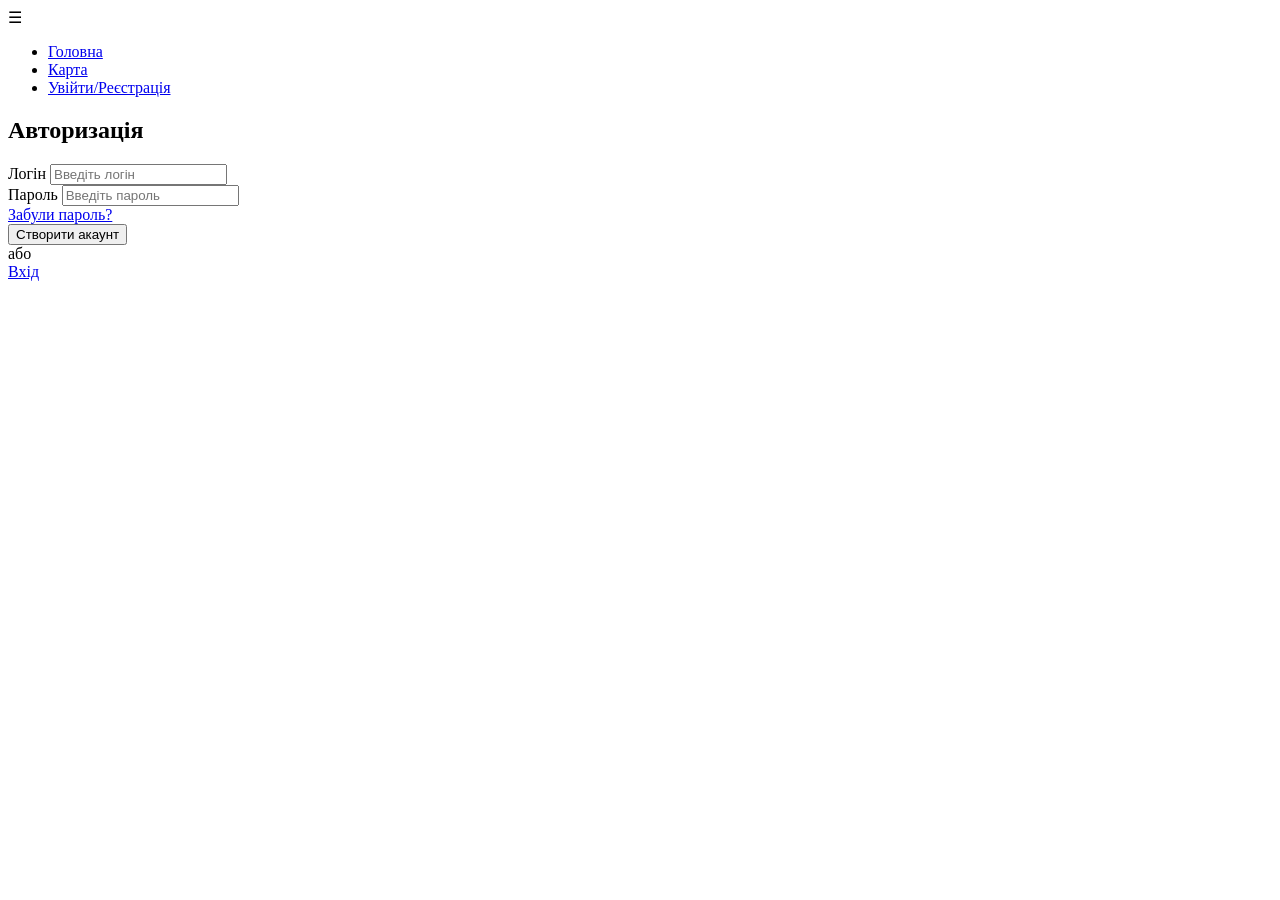
==== авторизація.html @ 0737f5ac "Add files via upload" ====
<!DOCTYPE html>
<html lang="uk">
<head>
    <meta charset="UTF-8">
    <meta name="viewport" content="width=device-width, initial-scale=1.0">
    <title>Реєстрація - Система моніторингу</title>
    <link rel="stylesheet" href="CSS/головна1.css">
</head>
<body>

    <header id="main-header">
        <div class="menu-icon">☰</div>
        <nav>
            <ul class="nav-links">
                <li><a href="index.html" class="btn-nav">Головна</a></li>
                <li><a href="карта.html" class="btn-nav">Карта</a></li>
                <li><a href="#" class="btn-nav">Увійти/Реєстрація</a></li>
            </ul>
        </nav>
    </header>

    <main class="auth-container">
        <div class="auth-card">
            <h2>Авторизація</h2>
            <form>
                <div class="form-group">
                    <label>Логін</label>
                    <input type="text" placeholder="Введіть логін" required>
                </div>
                <div class="form-group">
                    <label>Пароль</label>
                    <input type="password" placeholder="Введіть пароль" required>
                    <div class="forgot-password">
                        <a href="#">Забули пароль?</a>
                    </div>
                </div>
                <button type="submit" class="btn-submit">Створити акаунт</button>
            </form>
            
            <div class="auth-divider">або</div>
            
            <a href="авторизація.html" class="btn-alt">Вхід</a>
        </div>
    </main>

</body>
</html>
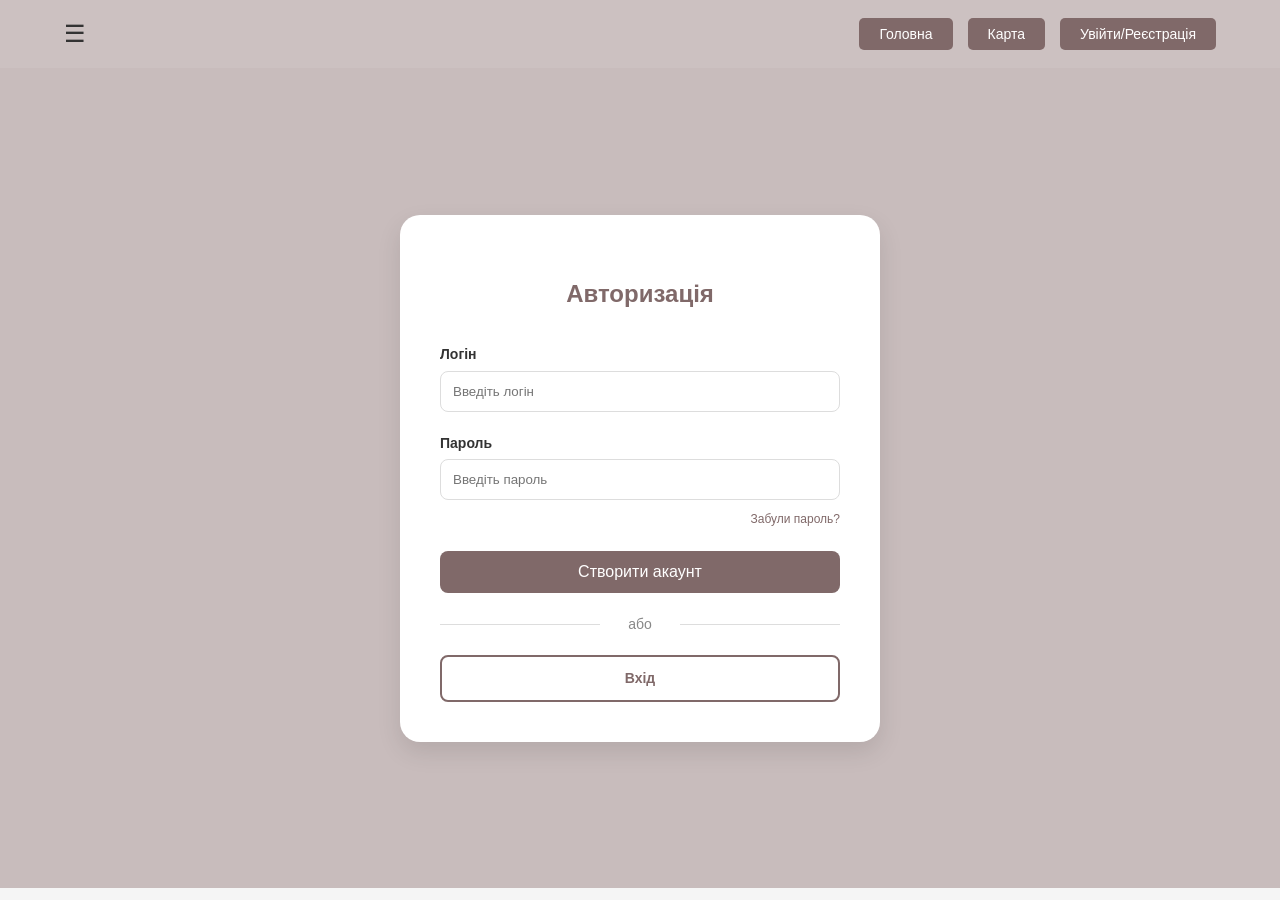
==== commit dc5d5d85: "Fix HTML structure and update stylesheet link" ====
--- a/авторизація.html
+++ b/авторизація.html
@@ -4,7 +4,7 @@
     <meta charset="UTF-8">
     <meta name="viewport" content="width=device-width, initial-scale=1.0">
     <title>Реєстрація - Система моніторингу</title>
-    <link rel="stylesheet" href="CSS/головна1.css">
+    <link rel="stylesheet" href="головна1.css">
 </head>
 <body>
 
@@ -44,4 +44,4 @@
     </main>
 
 </body>
-</html>+</html>
--- a/головна1.css
+++ b/головна1.css
@@ -0,0 +1,357 @@
+/* Основні налаштування сторінки */
+body {
+    margin: 0;
+    padding: 0;
+    font-family: 'Segoe UI', Tahoma, Geneva, Verdana, sans-serif;
+    background-color: #f5f5f5; /* Світлий фон сторінки */
+    color: #333;
+    line-height: 1.6;
+}
+
+/* Шапка сайту */
+#main-header {
+    display: flex;
+    justify-content: space-between;
+    align-items: center;
+    padding: 15px 5%;
+    background: rgba(200, 188, 188, 0.9);
+    position: sticky;
+    top: 0;
+    z-index: 1000;
+}
+
+.menu-icon {
+    font-size: 24px;
+    cursor: pointer;
+}
+
+.nav-links {
+    list-style: none;
+    display: flex;
+    gap: 15px;
+    margin: 0;
+}
+
+.nav-links a {
+    text-decoration: none;
+    padding: 8px 20px;
+    border-radius: 5px;
+    font-size: 14px;
+    transition: 0.3s;
+}
+
+.btn-nav {
+    background-color: rgb(128, 105, 105); /* Бежево-коричневий */
+    color: white;
+}
+
+/* Головний екран (Hero) */
+#hero {
+    height: 450px;
+    background: url('C:/Users/oboro/Desktop/школа ПЛ-12/проект/зображення/заставка.jpg') center/cover no-repeat; /* Замініть на ваше фото карти */
+    display: flex;
+    justify-content: center;
+    align-items: center;
+    position: relative;
+}
+
+.hero-overlay {
+    background-color: rgba(128, 105, 105, 1.0); /* Коричневий з прозорістю як на макеті */
+    padding: 40px;
+    max-width: 700px;
+    text-align: center;
+    border-radius: 15px;
+    margin: 0 20px;
+}
+
+.hero-overlay h1 {
+    color: #ffffff;
+    font-size: 28px;
+    margin: 0;
+    font-weight: 700;
+}
+
+/* Секція з картками */
+#features {
+    padding: 40px 5%;
+    display: flex;
+    flex-direction: row; /* Змінено з column на row */
+    justify-content: center; /* Центруємо картки в рядку */
+    flex-wrap: wrap;
+    gap: 30px;
+    background-color: rgb(200, 188, 188);
+}
+
+.card {
+    width: 100%;
+    max-width: 600px;
+    border-radius: 20px;
+    overflow: hidden;
+    box-shadow: 0 4px 15px rgba(0,0,0,0.1);
+}
+
+.card-header {
+    padding: 20px;
+    text-align: center;
+    color: white;
+}
+
+.dark-bg {
+    background-color: rgb(128, 105, 105); /* Колір верхньої частини картки */
+}
+
+.icon {
+    width: 40px;
+    height: auto;
+    margin-bottom: 10px;
+}
+
+.card-header h3 {
+    margin: 0;
+    font-size: 18px;
+    font-weight: 400;
+}
+
+.card-body {
+    padding: 20px;
+    text-align: center;
+    font-size: 16px;
+}
+
+.light-bg {
+    background-color: #ffffff; /* Нижня частина картки */
+    color: #5d4037;
+}
+
+/* Стилі для сторінки реєстрації */
+.auth-container {
+    display: flex;
+    justify-content: center;
+    align-items: center;
+    min-height: calc(100vh - 80px); /* Центрування по висоті мінус висота шапки */
+    background-color: rgb(200, 188, 188); /* Світло-коричневий фон як у features */
+}
+
+.auth-card {
+    background: white;
+    padding: 40px;
+    border-radius: 20px;
+    box-shadow: 0 10px 25px rgba(0,0,0,0.1);
+    width: 100%;
+    max-width: 400px;
+}
+
+.auth-card h2 {
+    text-align: center;
+    color: rgb(128, 105, 105);
+    margin-bottom: 30px;
+}
+
+.form-group {
+    margin-bottom: 20px;
+}
+
+.form-group label {
+    display: block;
+    margin-bottom: 5px;
+    font-size: 14px;
+    font-weight: bold;
+}
+
+.form-group input {
+    width: 100%;
+    padding: 12px;
+    border: 1px solid #ddd;
+    border-radius: 8px;
+    box-sizing: border-box; /* Щоб padding не розширював поле */
+}
+
+.btn-submit {
+    width: 100%;
+    padding: 12px;
+    background-color: rgb(128, 105, 105);
+    color: white;
+    border: none;
+    border-radius: 8px;
+    cursor: pointer;
+    font-size: 16px;
+    transition: 0.3s;
+}
+
+.btn-submit:hover {
+    background-color: #5d4037; /* Темніший відтінок при наведенні */
+}
+
+.auth-footer {
+    text-align: center;
+    margin-top: 20px;
+    font-size: 14px;
+}
+
+.auth-footer a {
+    color: rgb(128, 105, 105);
+    text-decoration: none;
+    font-weight: bold;
+}
+
+/* Посилання "Забули пароль" під полем пароля */
+.forgot-password {
+    text-align: right;
+    margin-top: 5px;
+}
+
+.forgot-password a {
+    font-size: 12px;
+    color: rgb(128, 105, 105);
+    text-decoration: none;
+}
+
+/* Розділювач "або" */
+.auth-divider {
+    text-align: center;
+    margin: 20px 0;
+    position: relative;
+    color: #888;
+    font-size: 14px;
+}
+
+.auth-divider::before, .auth-divider::after {
+    content: "";
+    position: absolute;
+    top: 50%;
+    width: 40%;
+    height: 1px;
+    background-color: #ddd;
+}
+
+.auth-divider::before { left: 0; }
+.auth-divider::after { right: 0; }
+
+/* Кнопка "Увійти", яка замінила текст */
+.btn-alt {
+    display: block;
+    text-align: center;
+    width: 100%;
+    padding: 10px;
+    background-color: transparent;
+    color: rgb(128, 105, 105);
+    border: 2px solid rgb(128, 105, 105);
+    border-radius: 8px;
+    text-decoration: none;
+    font-size: 14px;
+    font-weight: bold;
+    box-sizing: border-box;
+    transition: 0.3s;
+}
+
+.btn-alt:hover {
+    background-color: rgba(128, 105, 105, 0.1);
+}
+
+/* Адаптивність для мобільних */
+@media (max-width: 600px) {
+    #features {
+        flex-direction: column; /* На телефонах знову в стовпчик */
+        align-items: center;
+    }
+
+    .card {
+        max-width: 100%; /* На весь екран мобільного */
+    }
+
+    .nav-links {
+        display: none; 
+    }
+    
+    .hero-overlay h1 {
+        font-size: 20px;
+    }
+}
+
+.map-page-wrapper {
+            display: flex;
+            min-height: calc(100vh - 70px); /* Висота без шапки */
+            background-color: rgb(200, 188, 188); /* Твій колір фону з CSS */
+        }
+
+        /* Ліва панель з Figma */
+        .map-sidebar {
+            width: 220px;
+            background-color: #FFF4F2;
+            padding: 25px 15px;
+            display: flex;
+            flex-direction: column;
+            gap: 15px;
+            border-right: 1px solid #ddd;
+        }
+
+        .side-btn {
+            background-color: #e8dede;
+            border: none;
+            padding: 12px;
+            border-radius: 8px;
+            color: #5d4037;
+            font-size: 13px;
+            font-weight: bold;
+            cursor: pointer;
+            box-shadow: 2px 2px 5px rgba(0,0,0,0.1);
+            transition: 0.3s;
+            text-align: left;
+        }
+
+        .side-btn:hover {
+            background-color: rgb(128, 105, 105);
+            color: white;
+        }
+
+        /* Контейнер карти */
+        .map-display {
+            flex-grow: 1;
+            display: flex;
+            justify-content: center;
+            align-items: flex-start;
+            padding: 20px;
+            overflow: auto;
+        }
+
+        .map-relative-container {
+            position: relative; /* База для точок */
+            background: white;
+            padding: 10px;
+            border-radius: 10px;
+            box-shadow: 0 5px 15px rgba(0,0,0,0.2);
+        }
+
+        .map-relative-container img {
+            display: block;
+            max-width: 1000px; /* Можна регулювати залежно від розміру фото */
+            height: auto;
+        }
+
+        /* Стилі точок (датчиків) */
+        .dot {
+            position: absolute;
+            width: 16px;
+            height: 16px;
+            border-radius: 50%;
+            border: 2px solid white;
+            box-shadow: 0 0 8px rgba(0,0,0,0.4);
+            cursor: pointer;
+            transition: transform 0.2s, background-color 0.5s;
+            z-index: 5;
+        }
+
+        .dot:hover {
+            transform: scale(1.4);
+        }
+
+        /* Кольори статусів */
+        .status-empty { background-color: #2ecc71; }  /* Зелений */
+        .status-medium { background-color: #f1c40f; } /* Жовтий */
+        .status-full { background-color: #e74c3c; }
+        .status-problem { background-color: #D3D3D3; }   /* Червоний */
+
+        /*@media (max-width: 800px) {
+            .map-page-wrapper { flex-direction: column; }
+            .map-sidebar { width: 100%; box-sizing: border-box; }
+        }*/
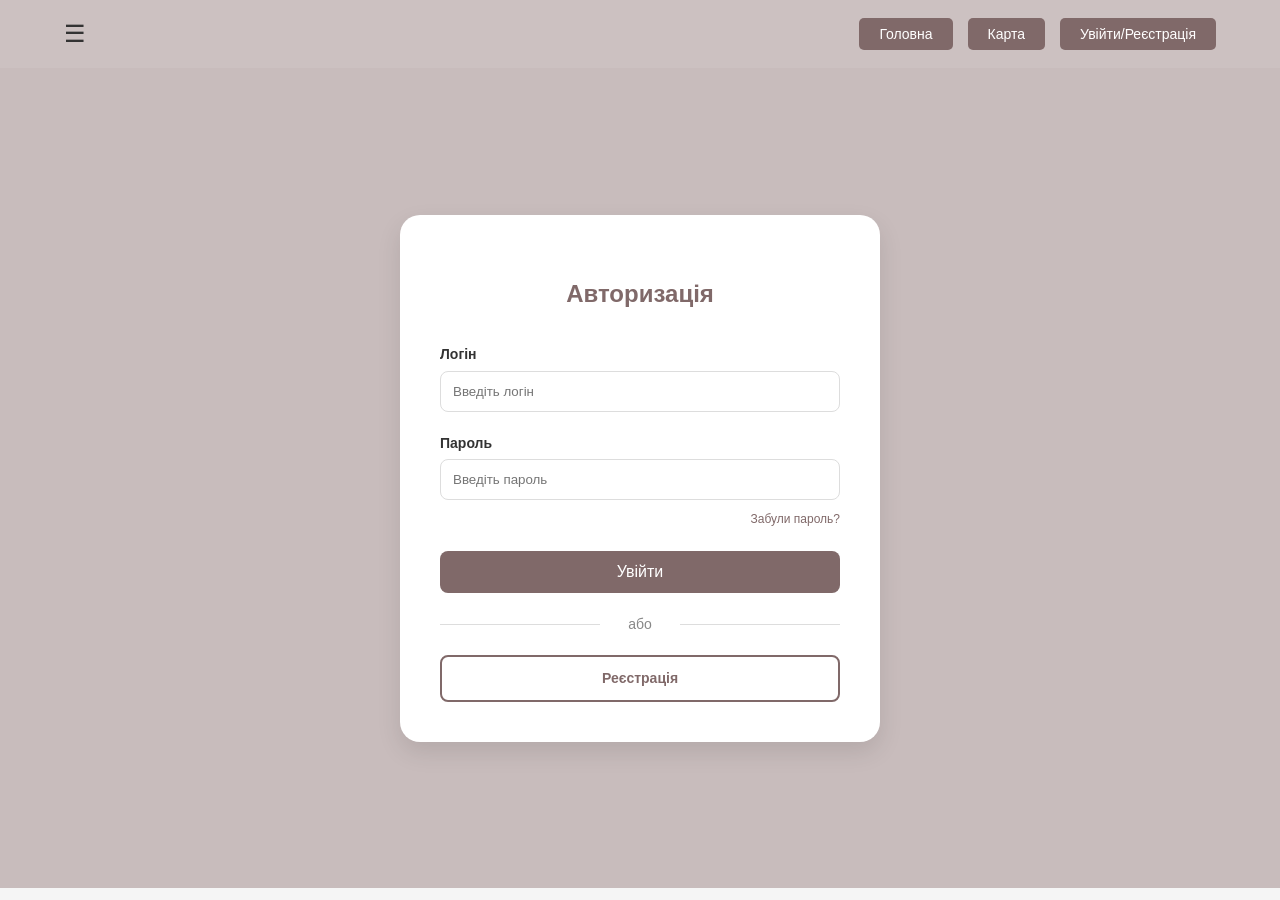
==== commit ca9cce0b: "Refactor login form and add script reference Updated the login form to include an ID for username an" ====
--- a/авторизація.html
+++ b/авторизація.html
@@ -22,26 +22,25 @@
     <main class="auth-container">
         <div class="auth-card">
             <h2>Авторизація</h2>
-            <form>
+            <form id="login-form">
                 <div class="form-group">
                     <label>Логін</label>
-                    <input type="text" placeholder="Введіть логін" required>
+                    <input type="text" id="username" placeholder="Введіть логін" required>
                 </div>
                 <div class="form-group">
                     <label>Пароль</label>
-                    <input type="password" placeholder="Введіть пароль" required>
+                    <input type="password" id="password" placeholder="Введіть пароль" required>
                     <div class="forgot-password">
                         <a href="#">Забули пароль?</a>
                     </div>
                 </div>
-                <button type="submit" class="btn-submit">Створити акаунт</button>
+                <button type="button" class="btn-submit" onclick="handleLogin()">Увійти</button>
             </form>
             
             <div class="auth-divider">або</div>
-            
-            <a href="авторизація.html" class="btn-alt">Вхід</a>
+            <a href="авторизація.html" class="btn-alt">Реєстрація</a>
         </div>
     </main>
-
+    <script src="js-авторизація.js"></script>
 </body>
 </html>
--- a/головна1.css
+++ b/головна1.css
@@ -48,7 +48,7 @@
 /* Головний екран (Hero) */
 #hero {
     height: 450px;
-    background: url('C:/Users/oboro/Desktop/школа ПЛ-12/проект/зображення/заставка.jpg') center/cover no-repeat; /* Замініть на ваше фото карти */
+    background: url('заставка.jpg') center/cover no-repeat; /* Замініть на ваше фото карти */
     display: flex;
     justify-content: center;
     align-items: center;
@@ -320,6 +320,7 @@
             padding: 10px;
             border-radius: 10px;
             box-shadow: 0 5px 15px rgba(0,0,0,0.2);
+            user-select: none;
         }
 
         .map-relative-container img {
@@ -337,7 +338,7 @@
             border: 2px solid white;
             box-shadow: 0 0 8px rgba(0,0,0,0.4);
             cursor: pointer;
-            transition: transform 0.2s, background-color 0.5s;
+            transition: none;
             z-index: 5;
         }
 
@@ -354,4 +355,103 @@
         /*@media (max-width: 800px) {
             .map-page-wrapper { flex-direction: column; }
             .map-sidebar { width: 100%; box-sizing: border-box; }
-        }*/+        }*/
+
+/* 1. Контейнер для кастомного списку */
+.custom-dropdown {
+    width: 100%;
+    background-color: #ffffff;
+    border-radius: 12px;
+    overflow: hidden; 
+    box-shadow: 0 4px 10px rgba(0, 0, 0, 0.05);
+    margin-bottom: 15px; /* Відступ, який штовхає кнопку "Звіт" */
+    transition: all 0.3s ease;
+}
+
+/* 2. Шапка списку (замість кнопки) */
+.dropdown-header {
+    padding: 12px 15px;
+    display: flex;
+    justify-content: space-between;
+    align-items: center;
+    cursor: pointer;
+    font-size: 13px;
+    font-weight: bold;
+    color: #5d4037;
+    background-color: #e8dede; /* Твій колір кнопок */
+    transition: background 0.3s;
+}
+
+.dropdown-header:hover {
+    background-color: #d8cdcd;
+}
+
+/* 3. Список, який з'являється всередині панелі */
+.dropdown-list {
+    display: none; /* Сховано, поки не натиснули */
+    max-height: 250px;
+    overflow-y: auto;
+    border-top: 1px solid #eee;
+}
+
+/* 4. Клас, який активується через JS при кліку */
+.custom-dropdown.active .dropdown-list {
+    display: block; /* Тепер список розгортається і розсуває панель */
+}
+
+/* 5. Стиль кожного пункту (станції) */
+.dropdown-item {
+    padding: 10px 15px;
+    font-size: 13px;
+    cursor: pointer;
+    transition: background 0.2s;
+    display: flex;
+    align-items: center;
+    gap: 10px;
+    border-bottom: 1px solid #fafafa;
+    color: #5d4037;
+}
+
+.dropdown-item:hover {
+    background-color: #fff5f2;
+}
+
+.dropdown-item:last-child {
+    border-bottom: none;
+}
+/* Стилі випливаючого вікна */
+.info-popup {
+    display: none; /* Сховано за замовчуванням */
+    position: absolute;
+    z-index: 1001;
+    background: white;
+    padding: 15px;
+    border-radius: 12px;
+    box-shadow: 0 10px 25px rgba(0,0,0,0.2);
+    width: 200px;
+    pointer-events: auto;
+}
+
+.popup-content h3 {
+    margin: 0 0 10px 0;
+    font-size: 16px;
+    color: #5d4037;
+}
+
+.popup-content p {
+    margin: 5px 0;
+    font-size: 13px;
+}
+
+.close-popup {
+    position: absolute;
+    top: 5px;
+    right: 10px;
+    font-size: 20px;
+    cursor: pointer;
+    color: #888;
+}
+
+.close-popup:hover {
+    color: #000;
+}
